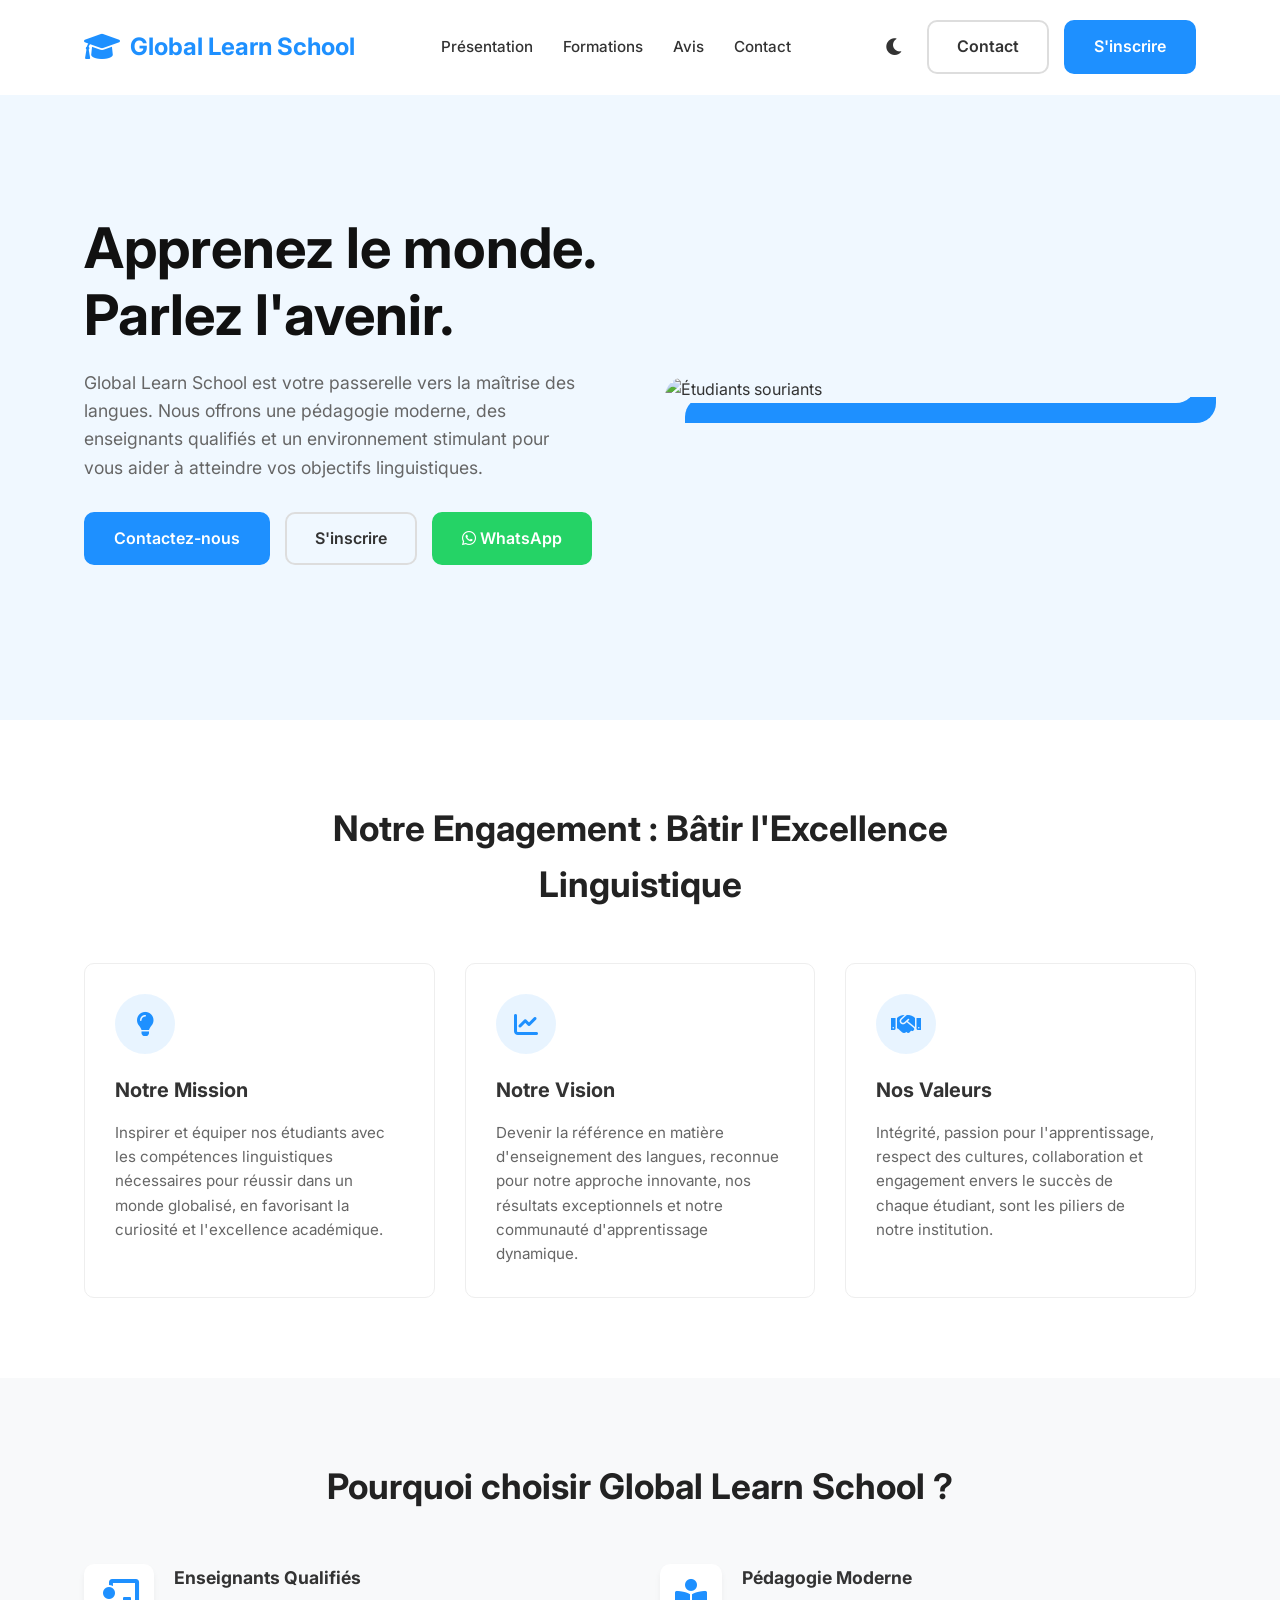
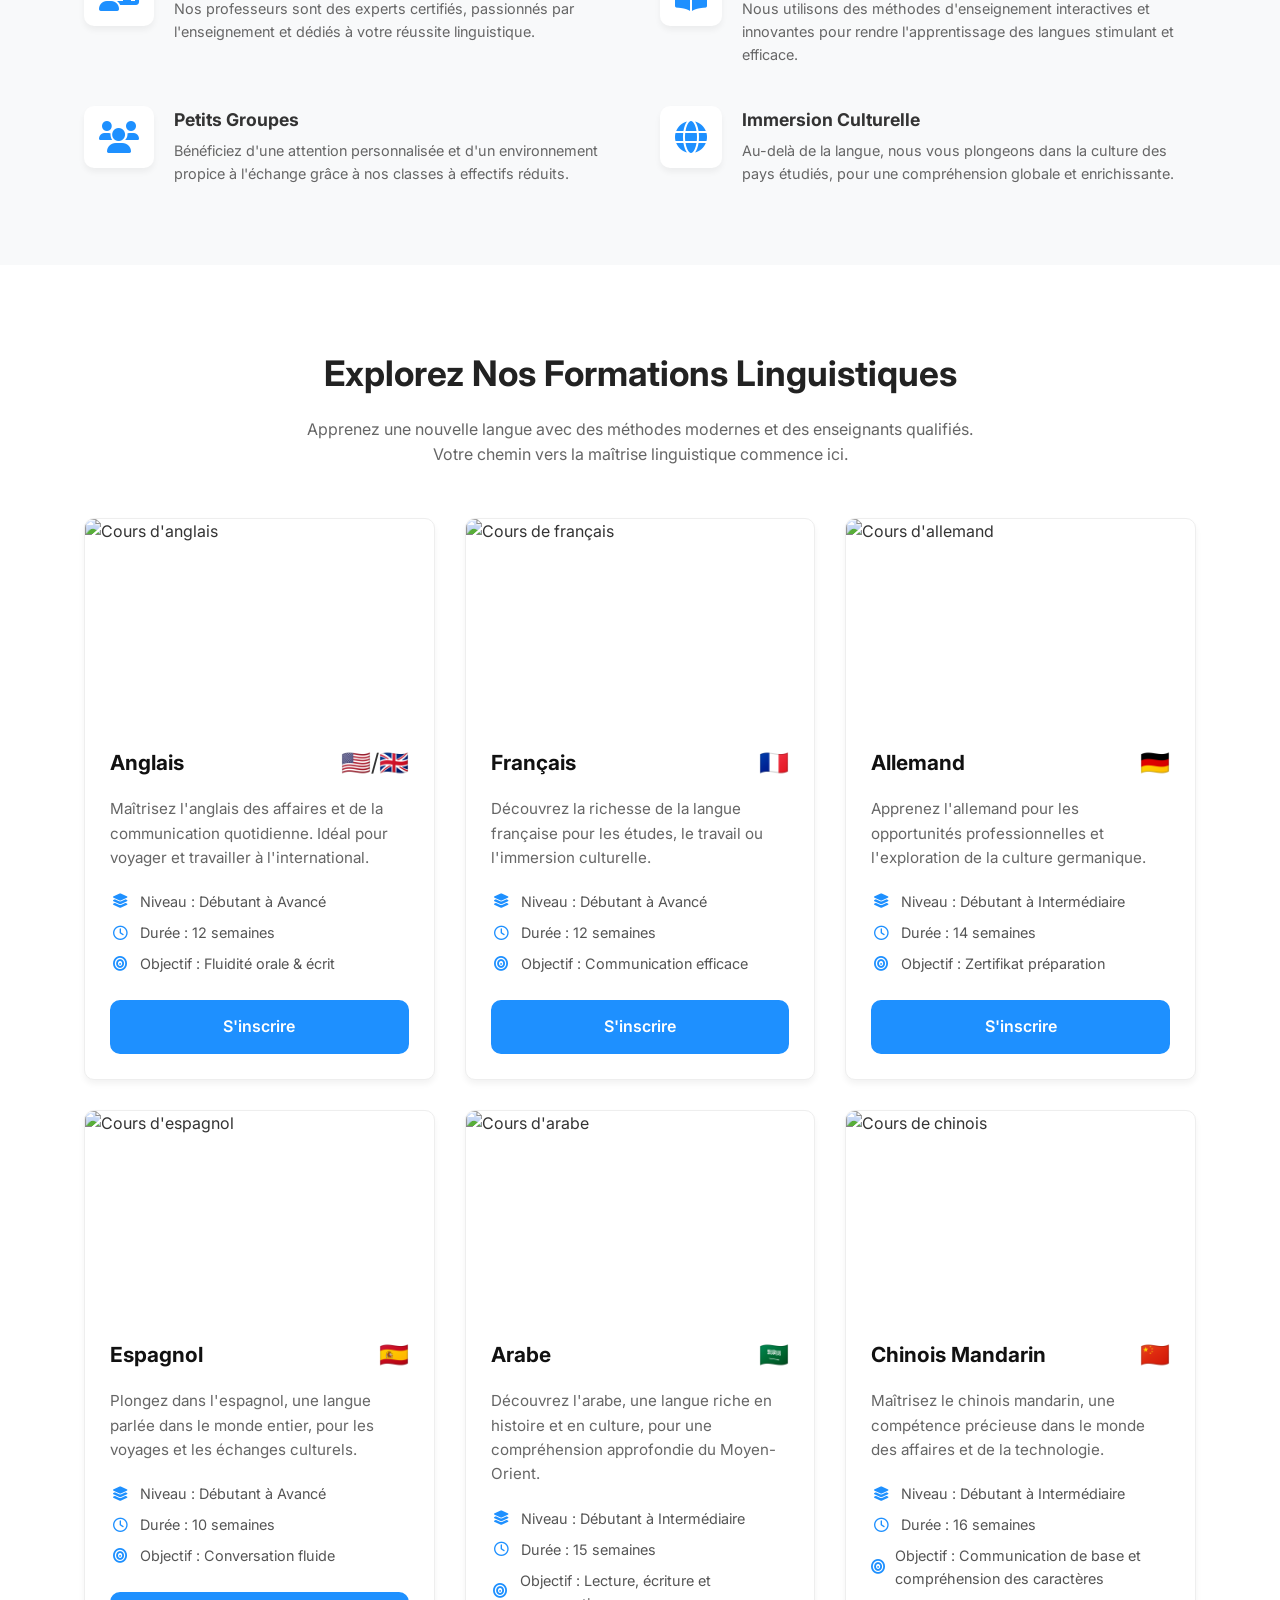
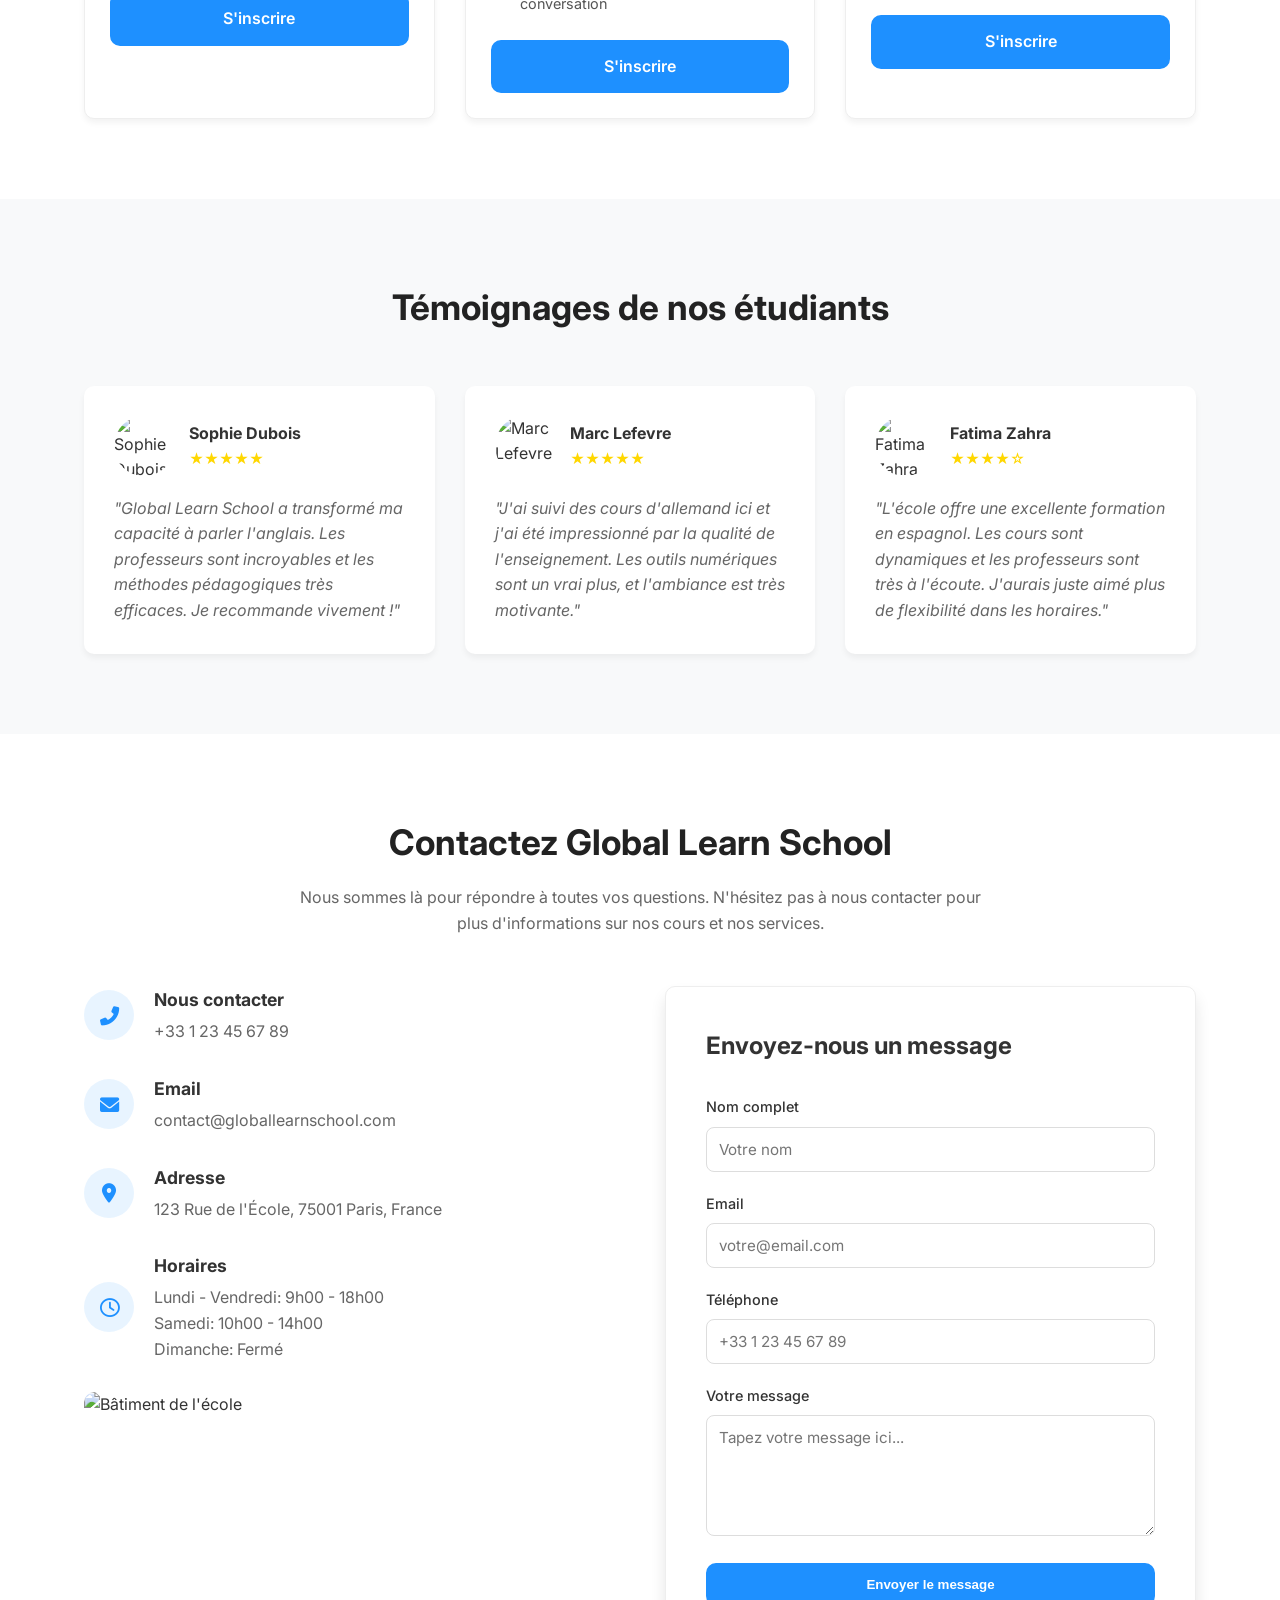
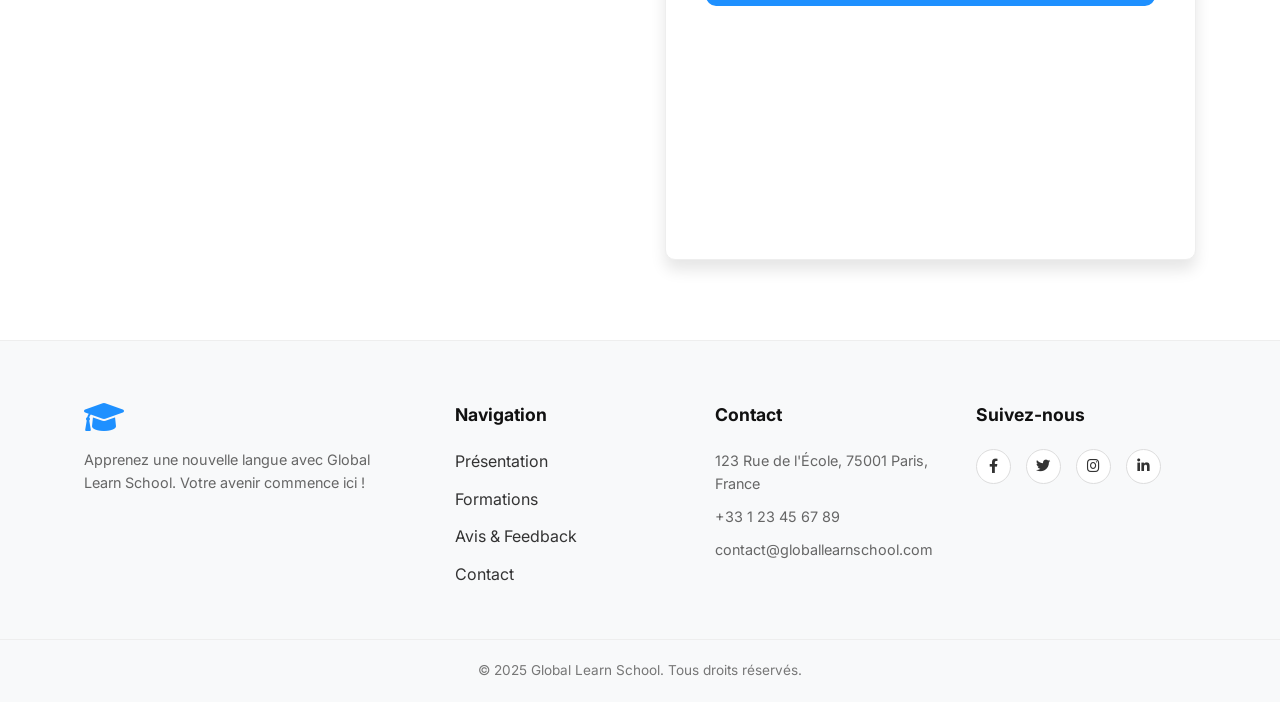
==== index.html @ b035348c "feat: implement initial website structure, styling, and interactivity" ====
<!DOCTYPE html>
<html lang="fr">
  <head>
    <meta charset="UTF-8" />
    <meta name="viewport" content="width=device-width, initial-scale=1.0" />
    <title>Global Learn School - Apprenez le monde</title>
    <link rel="preconnect" href="https://fonts.googleapis.com" />
    <link rel="preconnect" href="https://fonts.gstatic.com" crossorigin />
    <link
      href="https://fonts.googleapis.com/css2?family=Inter:wght@400;500;600;700&display=swap"
      rel="stylesheet"
    />
    <link rel="stylesheet" href="style.css" />
    <link
      rel="stylesheet"
      href="https://cdnjs.cloudflare.com/ajax/libs/font-awesome/6.0.0/css/all.min.css"
      integrity="sha512-9usAa10IRO0HhonpyAIVpjrylPvoDwiPUiKdWk5t3PyolY1cOd4DSE0Ga+ri4AuTroPR5aQvXU9xC6qOPnzFeg=="
      crossorigin="anonymous"
      referrerpolicy="no-referrer"
    />
  </head>
  <body>
    <!-- Navbar -->
    <nav class="navbar">
      <div class="container nav-container">
        <a href="#" class="logo">Global Learn School</a>
        <ul class="nav-links">
          <li><a href="#hero">Présentation</a></li>
          <li><a href="#languages">Formations</a></li>
          <li><a href="#testimonials">Avis</a></li>
          <li><a href="#contact">Contact</a></li>
        </ul>
        <div class="nav-buttons">
          <button
            id="theme-toggle"
            class="btn-theme"
            aria-label="Toggle Dark Mode"
          >
            <i class="fas fa-moon"></i>
          </button>
          <a href="#contact" class="btn btn-outline">Contact</a>
          <a href="#languages" class="btn btn-primary">S'inscrire</a>
        </div>
        <div class="hamburger">
          <i class="fas fa-bars"></i>
        </div>
      </div>
    </nav>

    <!-- Hero Section -->
    <section id="hero" class="hero section">
      <div class="container hero-container">
        <div class="hero-content fade-in">
          <h1>Apprenez le monde.<br />Parlez l'avenir.</h1>
          <p>
            Global Learn School est votre passerelle vers la maîtrise des
            langues. Nous offrons une pédagogie moderne, des enseignants
            qualifiés et un environnement stimulant pour vous aider à atteindre
            vos objectifs linguistiques.
          </p>
          <div class="hero-buttons">
            <a href="#contact" class="btn btn-primary">Contactez-nous</a>
            <a href="#languages" class="btn btn-outline">S'inscrire</a>
            <a href="#" class="btn btn-whatsapp"
              ><i class="fab fa-whatsapp"></i> WhatsApp</a
            >
          </div>
        </div>
        <div class="hero-image fade-in">
          <!-- Using a placeholder for now, will replace with an appropriate student image -->
          <img
            src="https://images.unsplash.com/photo-1523240795612-9a054b0db644?ixlib=rb-4.0.3&auto=format&fit=crop&w=1470&q=80"
            alt="Étudiants souriants"
          />
        </div>
      </div>
    </section>

    <!-- Engagement Section -->
    <section id="engagement" class="engagement section">
      <div class="container">
        <div class="section-title fade-in">
          <h2>Notre Engagement : Bâtir l'Excellence Linguistique</h2>
        </div>
        <div class="cards-grid">
          <div class="card fade-in">
            <div class="icon-box">
              <i class="fas fa-lightbulb"></i>
            </div>
            <h3>Notre Mission</h3>
            <p>
              Inspirer et équiper nos étudiants avec les compétences
              linguistiques nécessaires pour réussir dans un monde globalisé, en
              favorisant la curiosité et l'excellence académique.
            </p>
          </div>
          <div class="card fade-in">
            <div class="icon-box">
              <i class="fas fa-chart-line"></i>
            </div>
            <h3>Notre Vision</h3>
            <p>
              Devenir la référence en matière d'enseignement des langues,
              reconnue pour notre approche innovante, nos résultats
              exceptionnels et notre communauté d'apprentissage dynamique.
            </p>
          </div>
          <div class="card fade-in">
            <div class="icon-box">
              <i class="fas fa-handshake"></i>
            </div>
            <h3>Nos Valeurs</h3>
            <p>
              Intégrité, passion pour l'apprentissage, respect des cultures,
              collaboration et engagement envers le succès de chaque étudiant,
              sont les piliers de notre institution.
            </p>
          </div>
        </div>
      </div>
    </section>

    <!-- Why Choose Us -->
    <section class="why-choose-us section">
      <div class="container">
        <div class="section-title fade-in">
          <h2>Pourquoi choisir Global Learn School ?</h2>
        </div>
        <div class="features-grid">
          <div class="feature-item fade-in">
            <i class="fas fa-chalkboard-teacher"></i>
            <div>
              <h4>Enseignants Qualifiés</h4>
              <p>
                Nos professeurs sont des experts certifiés, passionnés par
                l'enseignement et dédiés à votre réussite linguistique.
              </p>
            </div>
          </div>
          <div class="feature-item fade-in">
            <i class="fas fa-book-reader"></i>
            <div>
              <h4>Pédagogie Moderne</h4>
              <p>
                Nous utilisons des méthodes d'enseignement interactives et
                innovantes pour rendre l'apprentissage des langues stimulant et
                efficace.
              </p>
            </div>
          </div>
          <div class="feature-item fade-in">
            <i class="fas fa-users"></i>
            <div>
              <h4>Petits Groupes</h4>
              <p>
                Bénéficiez d'une attention personnalisée et d'un environnement
                propice à l'échange grâce à nos classes à effectifs réduits.
              </p>
            </div>
          </div>
          <div class="feature-item fade-in">
            <i class="fas fa-globe"></i>
            <div>
              <h4>Immersion Culturelle</h4>
              <p>
                Au-delà de la langue, nous vous plongeons dans la culture des
                pays étudiés, pour une compréhension globale et enrichissante.
              </p>
            </div>
          </div>
        </div>
      </div>
    </section>

    <!-- Language Grid -->
    <section id="languages" class="languages section">
      <div class="container">
        <div class="section-title fade-in">
          <h2>Explorez Nos Formations Linguistiques</h2>
          <p>
            Apprenez une nouvelle langue avec des méthodes modernes et des
            enseignants qualifiés. Votre chemin vers la maîtrise linguistique
            commence ici.
          </p>
        </div>
        <div class="languages-grid">
          <!-- English -->
          <div class="language-card fade-in">
            <img
              src="https://images.unsplash.com/photo-1526304640152-d4619684e484?ixlib=rb-4.0.3&auto=format&fit=crop&w=1000&q=80"
              alt="Cours d'anglais"
            />
            <div class="card-content">
              <div class="lang-header">
                <h3>Anglais</h3>
                <span class="flag">🇺🇸/🇬🇧</span>
              </div>
              <p>
                Maîtrisez l'anglais des affaires et de la communication
                quotidienne. Idéal pour voyager et travailler à l'international.
              </p>
              <ul class="course-details">
                <li>
                  <i class="fas fa-layer-group"></i> Niveau : Débutant à Avancé
                </li>
                <li><i class="far fa-clock"></i> Durée : 12 semaines</li>
                <li>
                  <i class="fas fa-bullseye"></i> Objectif : Fluidité orale &
                  écrit
                </li>
              </ul>
              <a href="#" class="btn btn-primary btn-full">S'inscrire</a>
            </div>
          </div>
          <!-- French -->
          <div class="language-card fade-in">
            <img
              src="https://images.unsplash.com/photo-1502602898657-3e91760cbb34?ixlib=rb-4.0.3&auto=format&fit=crop&w=1000&q=80"
              alt="Cours de français"
            />
            <div class="card-content">
              <div class="lang-header">
                <h3>Français</h3>
                <span class="flag">🇫🇷</span>
              </div>
              <p>
                Découvrez la richesse de la langue française pour les études, le
                travail ou l'immersion culturelle.
              </p>
              <ul class="course-details">
                <li>
                  <i class="fas fa-layer-group"></i> Niveau : Débutant à Avancé
                </li>
                <li><i class="far fa-clock"></i> Durée : 12 semaines</li>
                <li>
                  <i class="fas fa-bullseye"></i> Objectif : Communication
                  efficace
                </li>
              </ul>
              <a href="#" class="btn btn-primary btn-full">S'inscrire</a>
            </div>
          </div>
          <!-- German -->
          <div class="language-card fade-in">
            <img
              src="https://images.unsplash.com/photo-1467269204594-9661b134dd2b?ixlib=rb-4.0.3&auto=format&fit=crop&w=1000&q=80"
              alt="Cours d'allemand"
            />
            <div class="card-content">
              <div class="lang-header">
                <h3>Allemand</h3>
                <span class="flag">🇩🇪</span>
              </div>
              <p>
                Apprenez l'allemand pour les opportunités professionnelles et
                l'exploration de la culture germanique.
              </p>
              <ul class="course-details">
                <li>
                  <i class="fas fa-layer-group"></i> Niveau : Débutant à
                  Intermédiaire
                </li>
                <li><i class="far fa-clock"></i> Durée : 14 semaines</li>
                <li>
                  <i class="fas fa-bullseye"></i> Objectif : Zertifikat
                  préparation
                </li>
              </ul>
              <a href="#" class="btn btn-primary btn-full">S'inscrire</a>
            </div>
          </div>
          <!-- Spanish -->
          <div class="language-card fade-in">
            <img
              src="https://images.unsplash.com/photo-1547756536-cde3673fa2e5?ixlib=rb-4.0.3&auto=format&fit=crop&w=1000&q=80"
              alt="Cours d'espagnol"
            />
            <div class="card-content">
              <div class="lang-header">
                <h3>Espagnol</h3>
                <span class="flag">🇪🇸</span>
              </div>
              <p>
                Plongez dans l'espagnol, une langue parlée dans le monde entier,
                pour les voyages et les échanges culturels.
              </p>
              <ul class="course-details">
                <li>
                  <i class="fas fa-layer-group"></i> Niveau : Débutant à Avancé
                </li>
                <li><i class="far fa-clock"></i> Durée : 10 semaines</li>
                <li>
                  <i class="fas fa-bullseye"></i> Objectif : Conversation fluide
                </li>
              </ul>
              <a href="#" class="btn btn-primary btn-full">S'inscrire</a>
            </div>
          </div>
          <!-- Arabic -->
          <div class="language-card fade-in">
            <img
              src="https://images.unsplash.com/photo-1548013146-72479768bada?ixlib=rb-4.0.3&auto=format&fit=crop&w=1000&q=80"
              alt="Cours d'arabe"
            />
            <div class="card-content">
              <div class="lang-header">
                <h3>Arabe</h3>
                <span class="flag">🇸🇦</span>
              </div>
              <p>
                Découvrez l'arabe, une langue riche en histoire et en culture,
                pour une compréhension approfondie du Moyen-Orient.
              </p>
              <ul class="course-details">
                <li>
                  <i class="fas fa-layer-group"></i> Niveau : Débutant à
                  Intermédiaire
                </li>
                <li><i class="far fa-clock"></i> Durée : 15 semaines</li>
                <li>
                  <i class="fas fa-bullseye"></i> Objectif : Lecture, écriture
                  et conversation
                </li>
              </ul>
              <a href="#" class="btn btn-primary btn-full">S'inscrire</a>
            </div>
          </div>
          <!-- Chinese -->
          <div class="language-card fade-in">
            <img
              src="https://images.unsplash.com/photo-1543096222-72de739f7917?ixlib=rb-4.0.3&auto=format&fit=crop&w=1000&q=80"
              alt="Cours de chinois"
            />
            <div class="card-content">
              <div class="lang-header">
                <h3>Chinois Mandarin</h3>
                <span class="flag">🇨🇳</span>
              </div>
              <p>
                Maîtrisez le chinois mandarin, une compétence précieuse dans le
                monde des affaires et de la technologie.
              </p>
              <ul class="course-details">
                <li>
                  <i class="fas fa-layer-group"></i> Niveau : Débutant à
                  Intermédiaire
                </li>
                <li><i class="far fa-clock"></i> Durée : 16 semaines</li>
                <li>
                  <i class="fas fa-bullseye"></i> Objectif : Communication de
                  base et compréhension des caractères
                </li>
              </ul>
              <a href="#" class="btn btn-primary btn-full">S'inscrire</a>
            </div>
          </div>
        </div>
      </div>
    </section>

    <!-- Testimonials -->
    <section id="testimonials" class="testimonials section">
      <div class="container">
        <div class="section-title fade-in">
          <h2>Témoignages de nos étudiants</h2>
        </div>
        <div class="testimonials-grid">
          <div class="testimonial-card fade-in">
            <div class="testimonial-header">
              <img
                src="https://randomuser.me/api/portraits/women/44.jpg"
                alt="Sophie Dubois"
              />
              <div>
                <h4>Sophie Dubois</h4>
                <div class="stars">★★★★★</div>
              </div>
            </div>
            <p>
              "Global Learn School a transformé ma capacité à parler l'anglais.
              Les professeurs sont incroyables et les méthodes pédagogiques très
              efficaces. Je recommande vivement !"
            </p>
          </div>
          <div class="testimonial-card fade-in">
            <div class="testimonial-header">
              <img
                src="https://randomuser.me/api/portraits/men/32.jpg"
                alt="Marc Lefevre"
              />
              <div>
                <h4>Marc Lefevre</h4>
                <div class="stars">★★★★★</div>
              </div>
            </div>
            <p>
              "J'ai suivi des cours d'allemand ici et j'ai été impressionné par
              la qualité de l'enseignement. Les outils numériques sont un vrai
              plus, et l'ambiance est très motivante."
            </p>
          </div>
          <div class="testimonial-card fade-in">
            <div class="testimonial-header">
              <img
                src="https://randomuser.me/api/portraits/women/65.jpg"
                alt="Fatima Zahra"
              />
              <div>
                <h4>Fatima Zahra</h4>
                <div class="stars">★★★★☆</div>
              </div>
            </div>
            <p>
              "L'école offre une excellente formation en espagnol. Les cours
              sont dynamiques et les professeurs sont très à l'écoute. J'aurais
              juste aimé plus de flexibilité dans les horaires."
            </p>
          </div>
        </div>
      </div>
    </section>

    <!-- Contact & Map -->
    <section id="contact" class="contact section">
      <div class="container">
        <div class="section-title fade-in">
          <h2>Contactez Global Learn School</h2>
          <p>
            Nous sommes là pour répondre à toutes vos questions. N'hésitez pas à
            nous contacter pour plus d'informations sur nos cours et nos
            services.
          </p>
        </div>
        <div class="contact-content">
          <div class="contact-info fade-in">
            <div class="info-item">
              <i class="fas fa-phone-alt"></i>
              <div>
                <h4>Nous contacter</h4>
                <p>+33 1 23 45 67 89</p>
              </div>
            </div>
            <div class="info-item">
              <i class="fas fa-envelope"></i>
              <div>
                <h4>Email</h4>
                <p>contact@globallearnschool.com</p>
              </div>
            </div>
            <div class="info-item">
              <i class="fas fa-map-marker-alt"></i>
              <div>
                <h4>Adresse</h4>
                <p>123 Rue de l'École, 75001 Paris, France</p>
              </div>
            </div>
            <div class="info-item">
              <i class="far fa-clock"></i>
              <div>
                <h4>Horaires</h4>
                <p>Lundi - Vendredi: 9h00 - 18h00</p>
                <p>Samedi: 10h00 - 14h00</p>
                <p>Dimanche: Fermé</p>
              </div>
            </div>

            <!-- Map Placeholder -->
            <div class="map-container">
              <img
                src="https://images.unsplash.com/photo-1577086664693-8945534a7a5d?ixlib=rb-4.0.3&auto=format&fit=crop&w=1000&q=80"
                alt="Bâtiment de l'école"
                class="building-img"
              />
              <iframe
                src="https://www.google.com/maps/embed?pb=!1m18!1m12!1m3!1d2624.9916256937595!2d2.2922926156743895!3d48.85837007928746!2m3!1f0!2f0!3f0!3m2!1i1024!2i768!4f13.1!3m3!1m2!1s0x47e66e2964e34e2d%3A0x8ddca9ee380ef7e0!2sTour%20Eiffel!5e0!3m2!1sfr!2sfr!4v1647526364275!5m2!1sfr!2sfr"
                width="100%"
                height="250"
                style="border: 0"
                allowfullscreen=""
                loading="lazy"
              ></iframe>
            </div>
          </div>

          <div class="contact-form-container fade-in">
            <h3>Envoyez-nous un message</h3>
            <form id="contactForm">
              <div class="form-group">
                <label for="name">Nom complet</label>
                <input
                  type="text"
                  id="name"
                  name="name"
                  required
                  placeholder="Votre nom"
                />
              </div>
              <div class="form-group">
                <label for="email">Email</label>
                <input
                  type="email"
                  id="email"
                  name="email"
                  required
                  placeholder="votre@email.com"
                />
              </div>
              <div class="form-group">
                <label for="phone">Téléphone</label>
                <input
                  type="tel"
                  id="phone"
                  name="phone"
                  placeholder="+33 1 23 45 67 89"
                />
              </div>
              <div class="form-group">
                <label for="message">Votre message</label>
                <textarea
                  id="message"
                  name="message"
                  rows="5"
                  required
                  placeholder="Tapez votre message ici..."
                ></textarea>
              </div>
              <button type="submit" class="btn btn-primary btn-full">
                Envoyer le message
              </button>
            </form>
          </div>
        </div>
      </div>
    </section>

    <!-- Footer -->
    <footer class="footer">
      <div class="container footer-container">
        <div class="footer-logo">
          <i class="fas fa-graduation-cap"></i>
          <p>
            Apprenez une nouvelle langue avec Global Learn School. Votre avenir
            commence ici !
          </p>
        </div>
        <div class="footer-links">
          <h4>Navigation</h4>
          <ul>
            <li><a href="#hero">Présentation</a></li>
            <li><a href="#languages">Formations</a></li>
            <li><a href="#testimonials">Avis & Feedback</a></li>
            <li><a href="#contact">Contact</a></li>
          </ul>
        </div>
        <div class="footer-contact">
          <h4>Contact</h4>
          <p>123 Rue de l'École, 75001 Paris, France</p>
          <p>+33 1 23 45 67 89</p>
          <p>contact@globallearnschool.com</p>
        </div>
        <div class="footer-social">
          <h4>Suivez-nous</h4>
          <div class="social-icons">
            <a href="#"><i class="fab fa-facebook-f"></i></a>
            <a href="#"><i class="fab fa-twitter"></i></a>
            <a href="#"><i class="fab fa-instagram"></i></a>
            <a href="#"><i class="fab fa-linkedin-in"></i></a>
          </div>
        </div>
      </div>
      <div class="footer-bottom">
        <p>&copy; 2025 Global Learn School. Tous droits réservés.</p>
      </div>
    </footer>

    <script src="script.js"></script>
  </body>
</html>
---- style.css ----
/* Global Vars */
:root {
  --primary-color: #1e90ff;
  --primary-dark: #0069d9;
  --secondary-color: #f8f9fa;
  --text-color: #333333;
  --text-light: #666666;
  --white: #ffffff;
  --bg-body: #ffffff;
  --bg-card: #ffffff;
  --bg-light: #f8f9fa;
  --shadow-light: 0 4px 6px rgba(0, 0, 0, 0.05);
  --shadow-hover: 0 10px 15px rgba(0, 0, 0, 0.1);
  --radius: 10px;
  --transition: all 0.3s ease;
}

body.dark-mode {
  --text-color: #f0f0f0;
  --text-light: #cccccc;
  --bg-body: #121212;
  --bg-card: #1e1e1e;
  --bg-light: #181818; /* For sections like Testimonials/Why Choose Us */
  --white: #1e1e1e; /* Redefining white for dark mode contexts where it was used as background */
  --secondary-color: #181818;
  --shadow-light: 0 4px 6px rgba(0, 0, 0, 0.3);
  --shadow-hover: 0 10px 15px rgba(0, 0, 0, 0.5);
}

/* Reset & Base */
* {
  margin: 0;
  padding: 0;
  box-sizing: border-box;
}

html {
  scroll-behavior: smooth;
}

body {
  font-family: "Inter", sans-serif;
  color: var(--text-color);
  line-height: 1.6;
  background-color: var(--bg-body);
  overflow-x: hidden;
  transition: background-color 0.3s ease, color 0.3s ease;
}

/* Theme Toggle Button */
.btn-theme {
  background: transparent;
  border: none;
  color: var(--text-color);
  font-size: 1.2rem;
  cursor: pointer;
  padding: 8px;
  border-radius: 50%;
  transition: var(--transition);
  display: flex;
  align-items: center;
  justify-content: center;
}

.btn-theme:hover {
  background-color: rgba(0, 0, 0, 0.05);
}

body.dark-mode .btn-theme:hover {
  background-color: rgba(255, 255, 255, 0.1);
}

body.dark-mode .hero {
  background-color: #1a2634; /* Darker blueish tint for hero */
}

body.dark-mode .navbar {
  background-color: var(--bg-card);
  border-bottom-color: #333;
}

body.dark-mode .feature-item i {
  background-color: #2a2a2a;
}

body.dark-mode .contact-form-container {
  border-color: #333;
}

body.dark-mode .form-group input,
body.dark-mode .form-group textarea {
  background-color: #2a2a2a;
  border-color: #444;
  color: var(--text-color);
}

body.dark-mode .form-group input:focus,
body.dark-mode .form-group textarea:focus {
  border-color: var(--primary-color);
}

body.dark-mode .footer {
  background-color: #111;
  border-top-color: #333;
}

body.dark-mode .footer h4 {
  color: #fff;
}
body.dark-mode .social-icons a {
  background-color: #2a2a2a;
  border-color: #444;
  color: #fff;
}

/* Specific text color overrides for dark mode that might need higher specificity or are direct color usages */
body.dark-mode .section-title h2,
body.dark-mode .hero-content h1,
body.dark-mode .lang-header h3 {
  color: #fff;
}

a {
  text-decoration: none;
  color: inherit;
  transition: var(--transition);
}

ul {
  list-style: none;
}

img {
  max-width: 100%;
  display: block;
}

/* Utilities */
.container {
  width: 90%;
  max-width: 1200px;
  margin: 0 auto;
  padding: 0 20px;
}

.section {
  padding: 80px 0;
}

.btn {
  display: inline-block;
  padding: 12px 28px;
  border-radius: var(--radius);
  font-weight: 600;
  cursor: pointer;
  text-align: center;
  border: 2px solid transparent;
}

.btn-primary {
  background-color: var(--primary-color);
  color: var(--white);
  border-color: var(--primary-color);
}

.btn-primary:hover {
  background-color: var(--primary-dark);
  border-color: var(--primary-dark);
}

.btn-outline {
  background-color: transparent;
  color: var(--text-color);
  border-color: #ddd;
}

.btn-outline:hover {
  border-color: var(--primary-color);
  color: var(--primary-color);
}

.btn-whatsapp {
  background-color: #25d366;
  color: var(--white);
  border-color: #25d366;
}
.btn-whatsapp:hover {
  background-color: #1ebc57;
}

.btn-full {
  display: block;
  width: 100%;
}

.section-title {
  text-align: center;
  margin-bottom: 50px;
  max-width: 700px;
  margin-left: auto;
  margin-right: auto;
}

.section-title h2 {
  font-size: 2.2rem;
  color: #222;
  margin-bottom: 15px;
}

.section-title p {
  color: var(--text-light);
}

/* Navbar */
.navbar {
  background-color: var(--white);
  padding: 20px 0;
  position: fixed;
  top: 0;
  width: 100%;
  z-index: 1000;
  transition: var(--transition);
  border-bottom: 1px solid transparent;
}

.navbar.sticky {
  box-shadow: var(--shadow-light);
  padding: 15px 0;
  border-bottom: 1px solid #eee;
}

.nav-container {
  display: flex;
  justify-content: space-between;
  align-items: center;
}

.logo {
  font-size: 1.5rem;
  font-weight: 700;
  color: var(--primary-color);
  display: flex;
  align-items: center;
  gap: 10px;
}
.logo::before {
  content: "\f19d"; /* graduation cap icon */
  font-family: "Font Awesome 6 Free";
  font-weight: 900;
  font-size: 1.8rem;
}

.nav-links {
  display: flex;
  gap: 30px;
}

.nav-links a {
  font-weight: 500;
  color: var(--text-color);
  font-size: 0.95rem;
}

.nav-links a:hover {
  color: var(--primary-color);
}

.nav-buttons {
  display: flex;
  gap: 15px;
}

.hamburger {
  display: none;
  font-size: 1.5rem;
  cursor: pointer;
}

/* Hero Section */
.hero {
  padding-top: 140px; /* Space for navbar */
  background-color: #f0f8ff; /* Light blue tint */
  min-height: 80vh;
  display: flex;
  align-items: center;
}

.hero-container {
  display: grid;
  grid-template-columns: 1fr 1fr;
  gap: 50px;
  align-items: center;
}

.hero-content h1 {
  font-size: 3.5rem;
  line-height: 1.2;
  color: #111;
  margin-bottom: 20px;
}

.hero-content p {
  font-size: 1.1rem;
  color: var(--text-light);
  margin-bottom: 30px;
  max-width: 500px;
}

.hero-buttons {
  display: flex;
  gap: 15px;
  flex-wrap: wrap;
}

.hero-image {
  position: relative;
}

.hero-image img {
  border-radius: 20px 0 20px 0;
  box-shadow: 20px 20px 0 var(--primary-color);
  transition: var(--transition);
}

.hero-image:hover img {
  transform: translate(-5px, -5px);
  box-shadow: 25px 25px 0 var(--primary-color);
}

/* Engagement Section */
.engagement {
  background-color: var(--bg-body);
}

.cards-grid {
  display: grid;
  grid-template-columns: repeat(auto-fit, minmax(300px, 1fr));
  gap: 30px;
}

.card {
  background: var(--bg-card);
  padding: 30px;
  border-radius: var(--radius);
  border: 1px solid #eee;
  transition: var(--transition);
}

.card:hover {
  transform: translateY(-10px);
  box-shadow: var(--shadow-hover);
  border-color: transparent;
}

body.dark-mode .card {
  border-color: #333;
}

.icon-box {
  width: 60px;
  height: 60px;
  background-color: rgba(30, 144, 255, 0.1);
  border-radius: 50%;
  display: flex;
  align-items: center;
  justify-content: center;
  margin-bottom: 20px;
}

.icon-box i {
  font-size: 1.5rem;
  color: var(--primary-color);
}

.card h3 {
  margin-bottom: 15px;
  font-size: 1.25rem;
  color: var(--text-color);
}

.card p {
  color: var(--text-light);
  font-size: 0.95rem;
}

/* Why Choose Us */
.why-choose-us {
  background-color: var(--bg-light);
}
.features-grid {
  display: grid;
  grid-template-columns: repeat(auto-fit, minmax(400px, 1fr));
  gap: 40px;
}
.feature-item {
  display: flex;
  gap: 20px;
  align-items: flex-start;
}
.feature-item i {
  font-size: 2rem;
  color: var(--primary-color);
  background: var(--bg-card);
  padding: 15px;
  border-radius: 10px;
  box-shadow: var(--shadow-light);
}
.feature-item h4 {
  font-size: 1.1rem;
  margin-bottom: 5px;
  color: var(--text-color);
}
.feature-item p {
  color: var(--text-light);
  font-size: 0.9rem;
}

/* Languages */
.languages {
  background-color: var(--bg-body);
}

.languages-grid {
  display: grid;
  grid-template-columns: repeat(auto-fit, minmax(300px, 1fr));
  gap: 30px;
}

.language-card {
  background: var(--bg-card);
  border-radius: var(--radius);
  overflow: hidden;
  box-shadow: var(--shadow-light);
  transition: var(--transition);
  border: 1px solid #eee;
}

body.dark-mode .language-card {
  border-color: #333;
}

.language-card:hover {
  transform: translateY(-5px);
  box-shadow: var(--shadow-hover);
}

.language-card img {
  width: 100%;
  height: 200px;
  object-fit: cover;
}

.card-content {
  padding: 25px;
}

.lang-header {
  display: flex;
  justify-content: space-between;
  align-items: center;
  margin-bottom: 15px;
}

.lang-header h3 {
  font-size: 1.3rem;
  color: #111;
}

.lang-header .flag {
  font-size: 1.5rem;
}

.card-content p {
  font-size: 0.95rem;
  color: var(--text-light);
  margin-bottom: 20px;
}

.course-details {
  margin-bottom: 25px;
}

.course-details li {
  font-size: 0.9rem;
  color: #555;
  margin-bottom: 8px;
  display: flex;
  align-items: center;
  gap: 10px;
}

.course-details li i {
  color: var(--primary-color);
  width: 20px;
  text-align: center;
}

/* Testimonials */
.testimonials {
  background-color: var(--bg-light);
}

.testimonials-grid {
  display: grid;
  grid-template-columns: repeat(auto-fit, minmax(300px, 1fr));
  gap: 30px;
}

.testimonial-card {
  background: var(--white);
  padding: 30px;
  border-radius: var(--radius);
  box-shadow: var(--shadow-light);
}

.testimonial-header {
  display: flex;
  align-items: center;
  gap: 15px;
  margin-bottom: 20px;
}

.testimonial-header img {
  width: 60px;
  height: 60px;
  border-radius: 50%;
  object-fit: cover;
}

.stars {
  color: #ffd700;
  font-size: 0.9rem;
}

.testimonial-card p {
  font-style: italic;
  color: var(--text-light);
}

/* Contact */
.contact {
  background-color: var(--white);
}

.contact-content {
  display: grid;
  grid-template-columns: 1fr 1fr;
  gap: 50px;
}

.info-item {
  display: flex;
  align-items: center;
  gap: 20px;
  margin-bottom: 30px;
}

.info-item i {
  width: 50px;
  height: 50px;
  background-color: rgba(30, 144, 255, 0.1);
  color: var(--primary-color);
  border-radius: 50%;
  display: flex;
  align-items: center;
  justify-content: center;
  font-size: 1.2rem;
}

.info-item h4 {
  font-size: 1.1rem;
  margin-bottom: 5px;
}

.info-item p {
  color: var(--text-light);
}

.map-container {
  margin-top: 30px;
  border-radius: var(--radius);
  overflow: hidden;
  position: relative;
}
.building-img {
  width: 100%;
  height: 200px;
  object-fit: cover;
  margin-bottom: 10px;
  border-radius: inherit;
}

.contact-form-container {
  background: var(--bg-card);
  padding: 40px;
  border-radius: var(--radius);
  box-shadow: var(--shadow-hover);
  border: 1px solid #eee;
}

.contact-form-container h3 {
  margin-bottom: 30px;
  font-size: 1.5rem;
}

.form-group {
  margin-bottom: 20px;
}

.form-group label {
  display: block;
  margin-bottom: 8px;
  font-weight: 500;
  font-size: 0.9rem;
}

.form-group input,
.form-group textarea {
  width: 100%;
  padding: 12px;
  border: 1px solid #ddd;
  border-radius: 8px;
  font-family: inherit;
  font-size: 0.95rem;
  transition: var(--transition);
}

.form-group input:focus,
.form-group textarea:focus {
  outline: none;
  border-color: var(--primary-color);
  box-shadow: 0 0 0 3px rgba(30, 144, 255, 0.1);
}

/* Footer */
.footer {
  background-color: var(--bg-light);
  padding: 60px 0 20px;
  color: var(--text-color);
  border-top: 1px solid #eee;
}

.footer-container {
  display: grid;
  grid-template-columns: 1.5fr 1fr 1fr 1fr;
  gap: 40px;
  margin-bottom: 40px;
}

.footer-logo i {
  font-size: 2rem;
  color: var(--primary-color);
  margin-bottom: 15px;
  display: block;
}

.footer-logo p {
  font-size: 0.9rem;
  color: var(--text-light);
  max-width: 300px;
}

.footer h4 {
  font-size: 1.1rem;
  margin-bottom: 20px;
  color: #111;
}

.footer-links ul li {
  margin-bottom: 12px;
}

.footer-contact p {
  font-size: 0.9rem;
  color: var(--text-light);
  margin-bottom: 10px;
}

.social-icons {
  display: flex;
  gap: 15px;
}

.social-icons a {
  width: 35px;
  height: 35px;
  background-color: #fff;
  border: 1px solid #ddd;
  border-radius: 50%;
  display: flex;
  align-items: center;
  justify-content: center;
  color: var(--text-color);
  transition: var(--transition);
  font-size: 0.9rem;
}

.social-icons a:hover {
  background-color: var(--primary-color);
  color: var(--white);
  border-color: var(--primary-color);
}

.footer-bottom {
  text-align: center;
  padding-top: 20px;
  border-top: 1px solid #eee;
  color: #777;
  font-size: 0.85rem;
}

/* Fade In Animation */
.fade-in {
  opacity: 0;
  transform: translateY(30px);
  transition: opacity 0.8s ease-out, transform 0.8s ease-out;
}

.fade-in.visible {
  opacity: 1;
  transform: translateY(0);
}

/* Responsive */
@media (max-width: 992px) {
  .hero-container,
  .contact-content {
    grid-template-columns: 1fr;
  }

  .hero-image {
    order: -1;
  }

  .footer-container {
    grid-template-columns: 1fr 1fr;
  }
}

@media (max-width: 768px) {
  .nav-links,
  .nav-buttons {
    display: none;
  }

  .nav-links.active {
    display: flex;
    flex-direction: column;
    position: absolute;
    top: 100%; /* Height of navbar */
    left: 0;
    width: 100%;
    background-color: var(--white);
    box-shadow: 0 10px 15px rgba(0, 0, 0, 0.1);
    padding: 20px;
    text-align: center;
    border-top: 1px solid #eee;
  }

  .nav-links.active li {
    margin: 15px 0;
  }

  .hamburger {
    display: block;
  }

  .hero-content h1 {
    font-size: 2.5rem;
  }

  .footer-container {
    grid-template-columns: 1fr;
  }
}
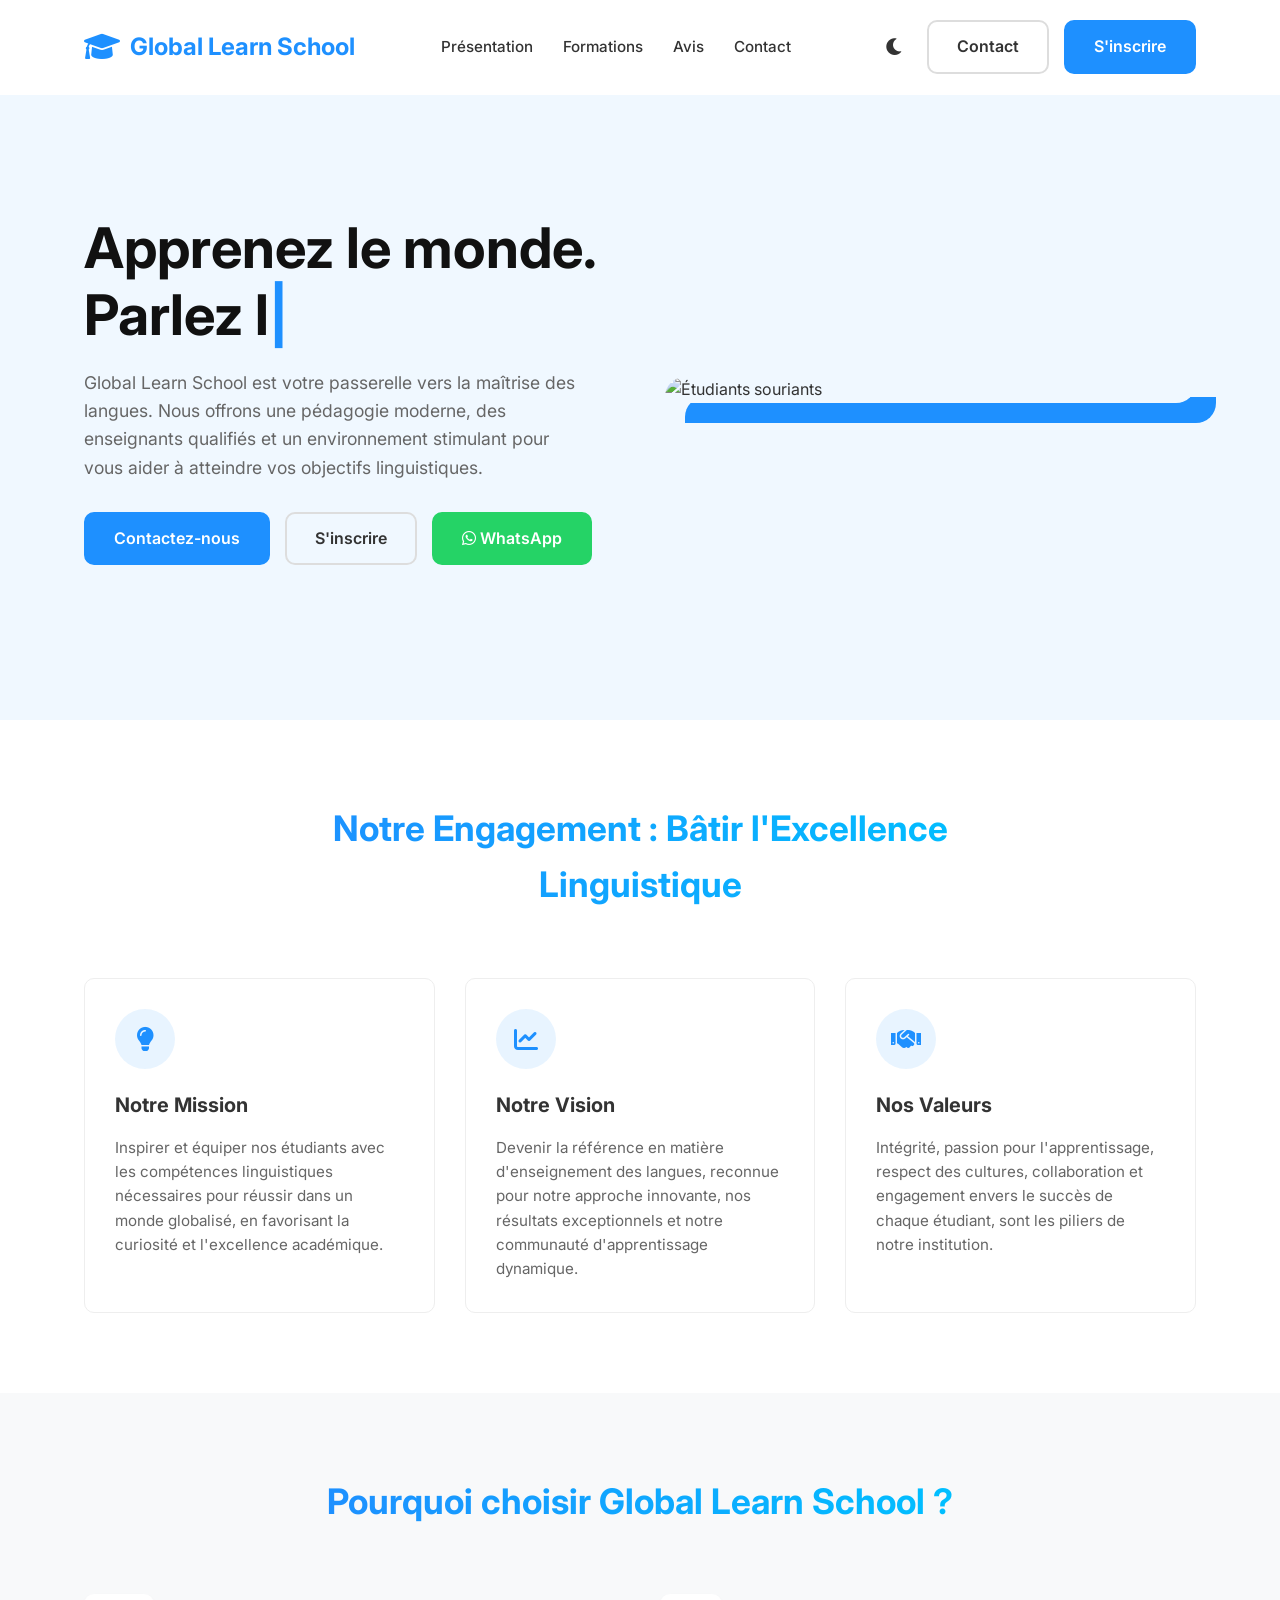
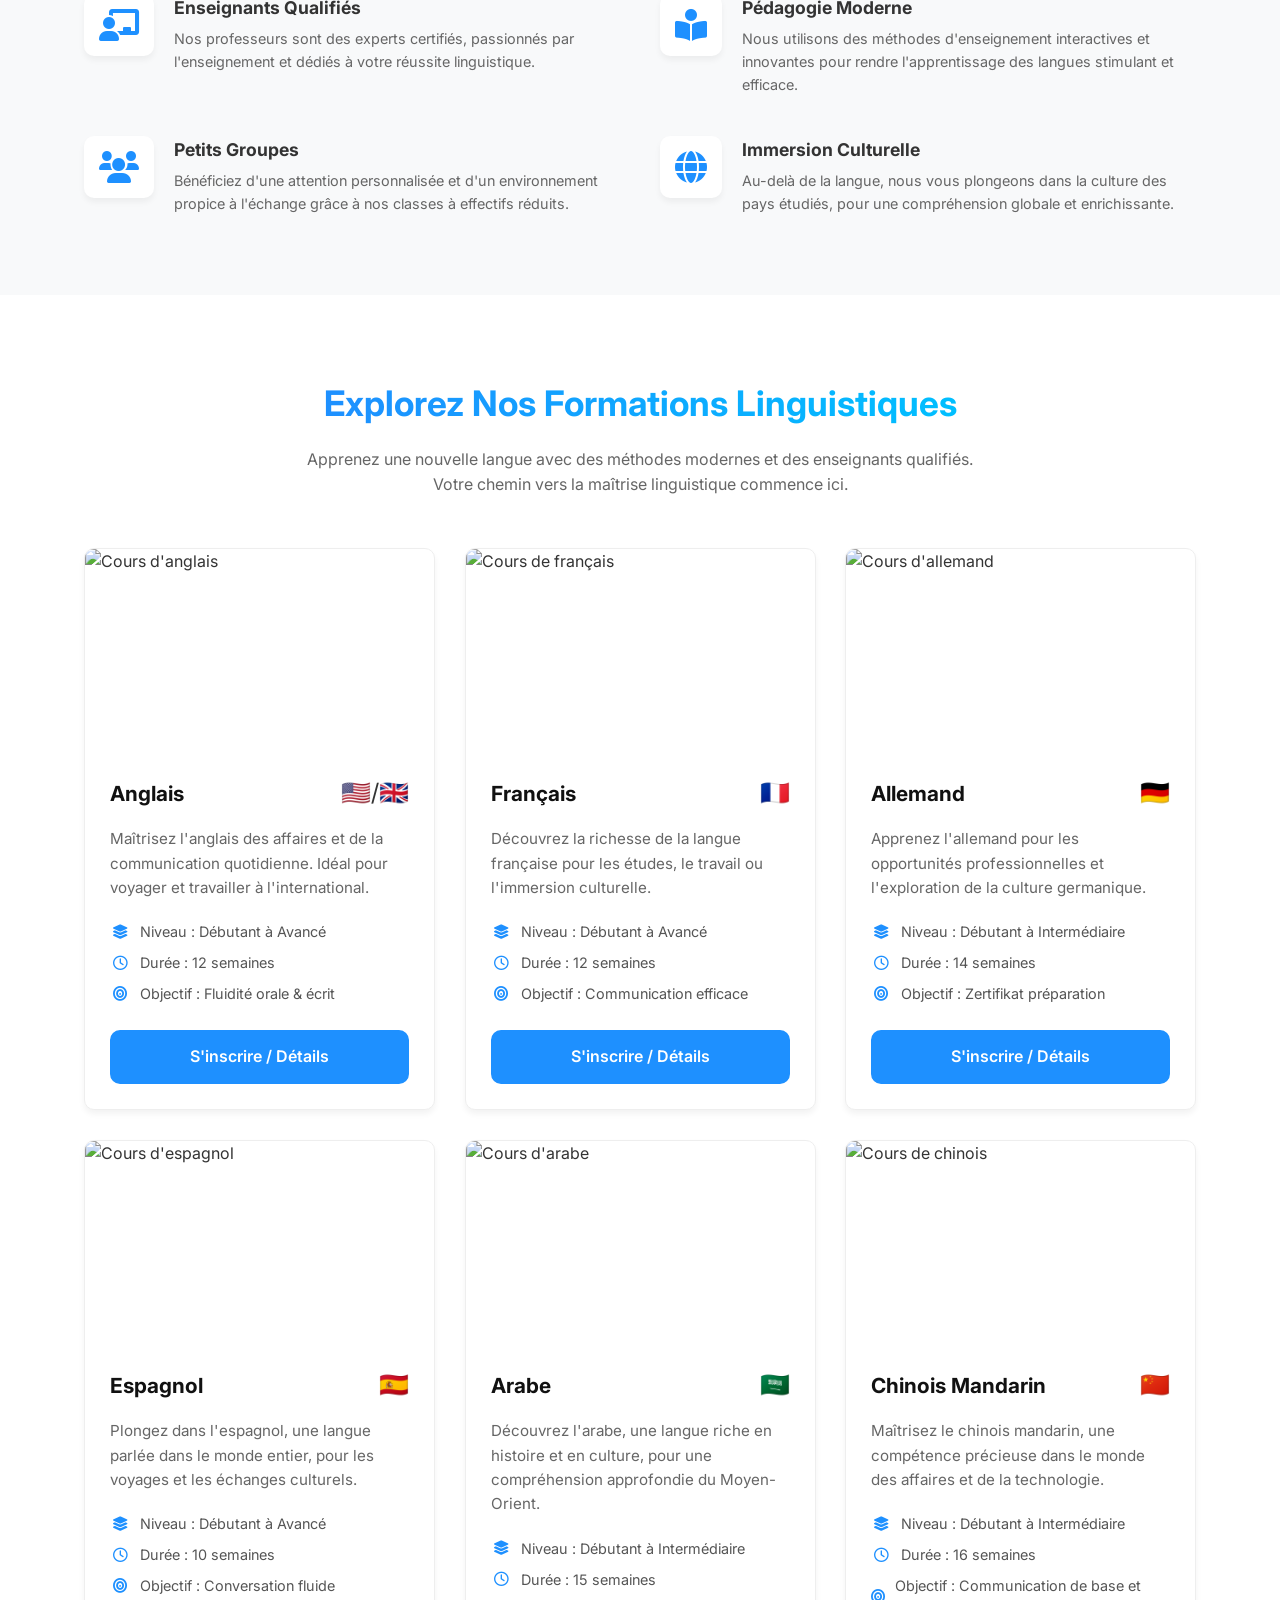
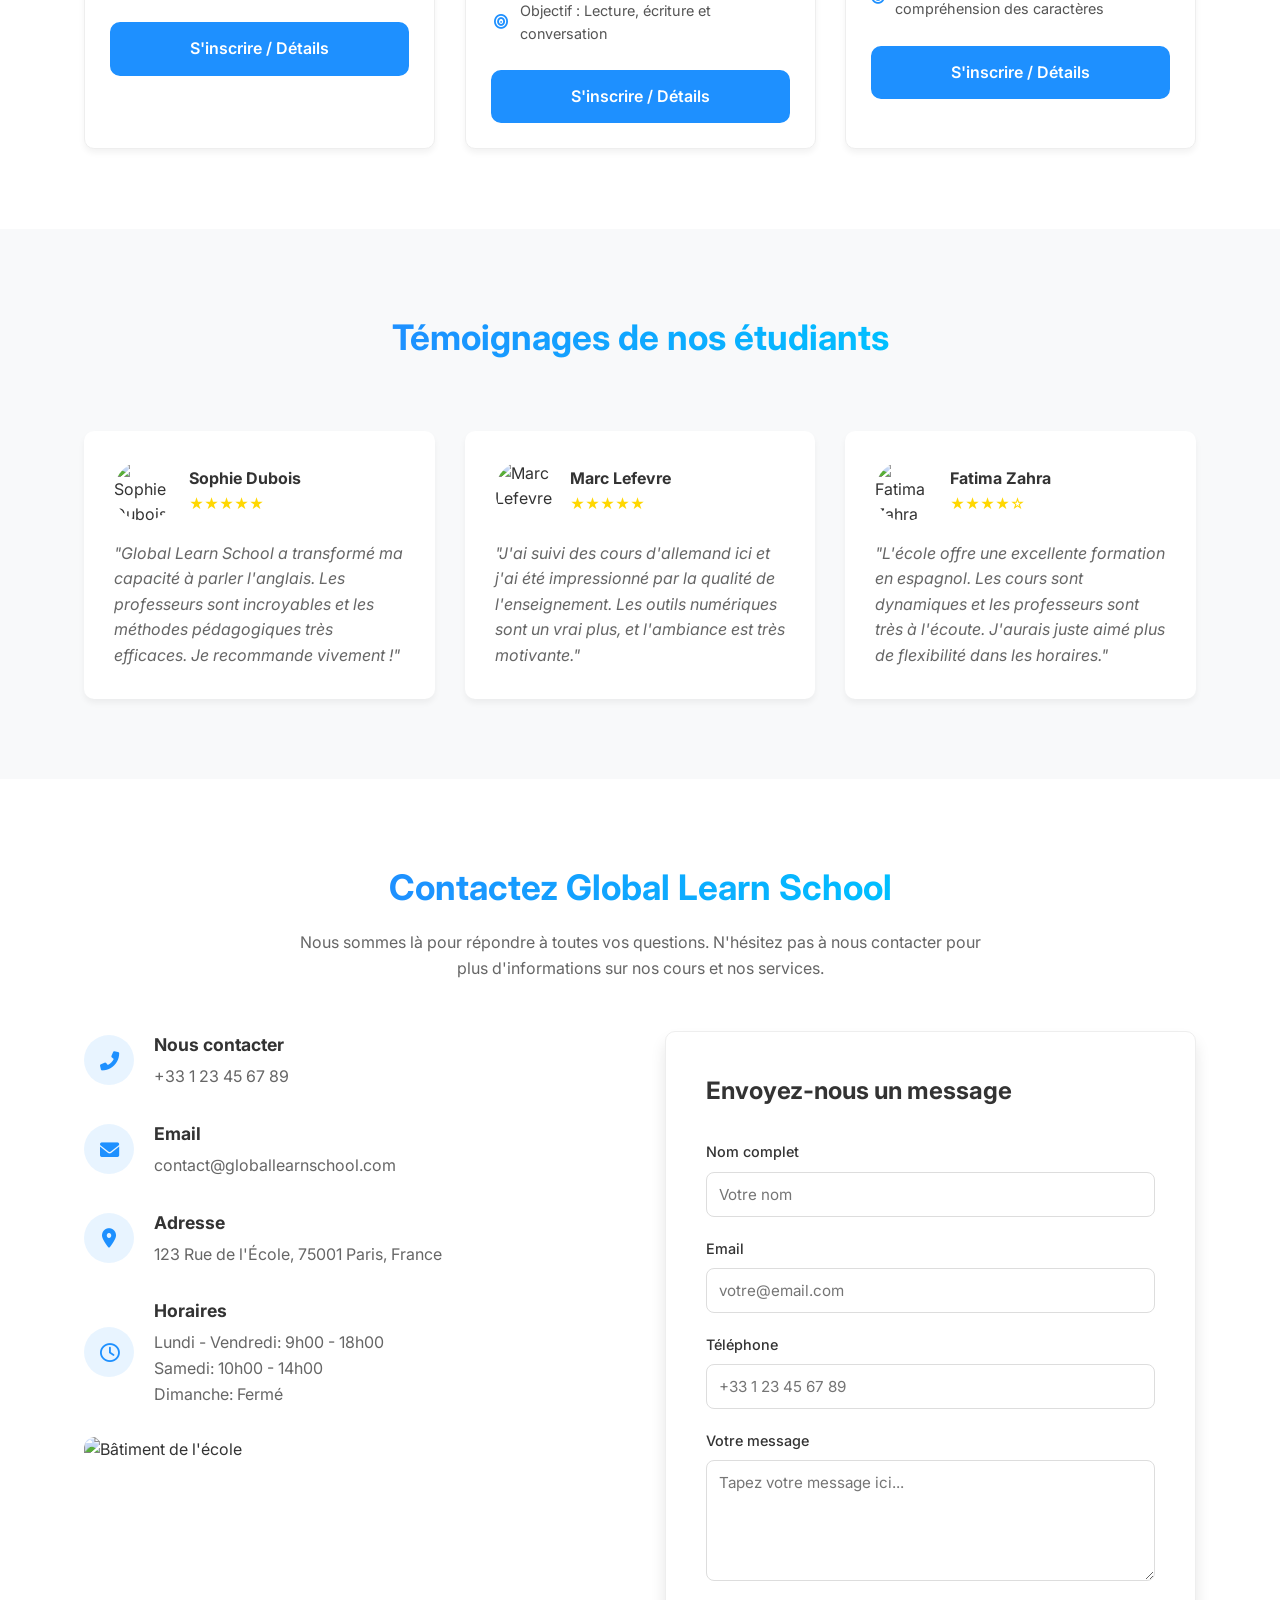
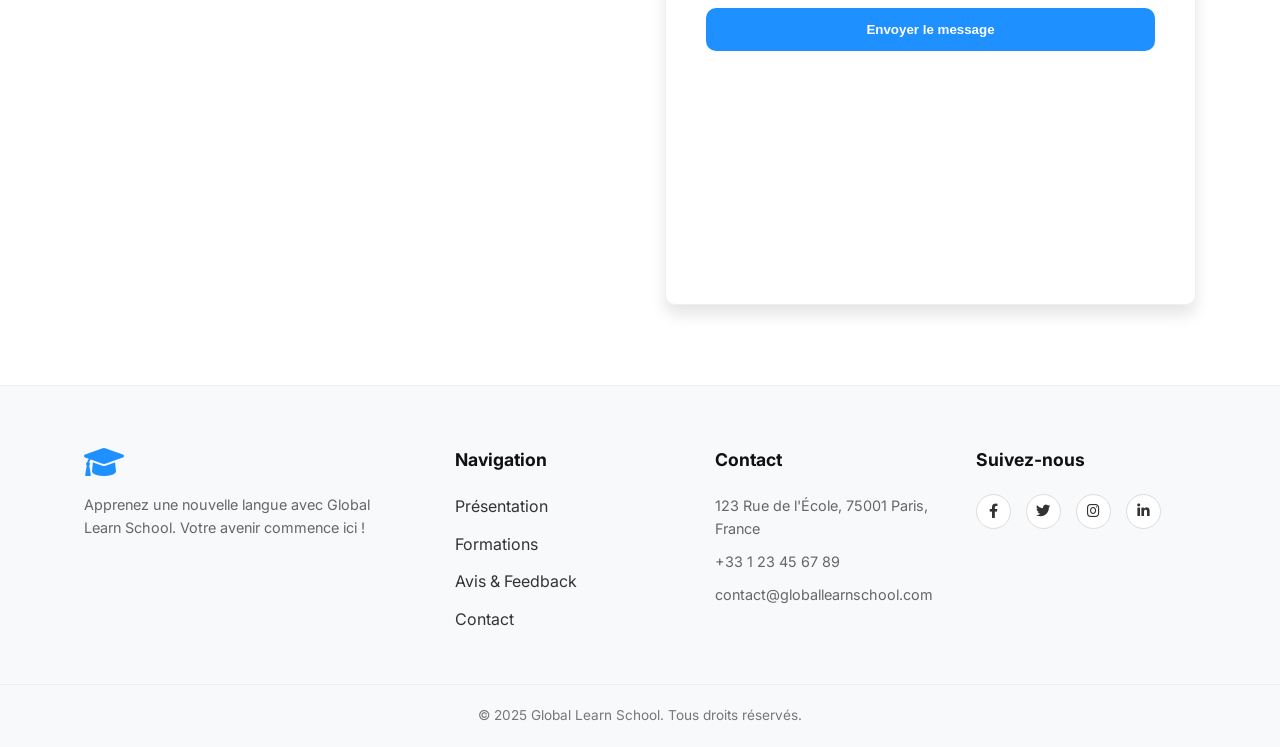
==== commit b38b3c45: "feat: Add dynamic course detail pages with dedicated course data and updated navigation links." ====
--- a/index.html
+++ b/index.html
@@ -209,7 +209,11 @@
                   écrit
                 </li>
               </ul>
-              <a href="#" class="btn btn-primary btn-full">S'inscrire</a>
+              <a
+                href="formation.html?id=english"
+                class="btn btn-primary btn-full"
+                >S'inscrire / Détails</a
+              >
             </div>
           </div>
           <!-- French -->
@@ -237,7 +241,11 @@
                   efficace
                 </li>
               </ul>
-              <a href="#" class="btn btn-primary btn-full">S'inscrire</a>
+              <a
+                href="formation.html?id=french"
+                class="btn btn-primary btn-full"
+                >S'inscrire / Détails</a
+              >
             </div>
           </div>
           <!-- German -->
@@ -266,7 +274,11 @@
                   préparation
                 </li>
               </ul>
-              <a href="#" class="btn btn-primary btn-full">S'inscrire</a>
+              <a
+                href="formation.html?id=german"
+                class="btn btn-primary btn-full"
+                >S'inscrire / Détails</a
+              >
             </div>
           </div>
           <!-- Spanish -->
@@ -293,7 +305,11 @@
                   <i class="fas fa-bullseye"></i> Objectif : Conversation fluide
                 </li>
               </ul>
-              <a href="#" class="btn btn-primary btn-full">S'inscrire</a>
+              <a
+                href="formation.html?id=spanish"
+                class="btn btn-primary btn-full"
+                >S'inscrire / Détails</a
+              >
             </div>
           </div>
           <!-- Arabic -->
@@ -322,7 +338,11 @@
                   et conversation
                 </li>
               </ul>
-              <a href="#" class="btn btn-primary btn-full">S'inscrire</a>
+              <a
+                href="formation.html?id=arabic"
+                class="btn btn-primary btn-full"
+                >S'inscrire / Détails</a
+              >
             </div>
           </div>
           <!-- Chinese -->
@@ -351,7 +371,11 @@
                   base et compréhension des caractères
                 </li>
               </ul>
-              <a href="#" class="btn btn-primary btn-full">S'inscrire</a>
+              <a
+                href="formation.html?id=chinese"
+                class="btn btn-primary btn-full"
+                >S'inscrire / Détails</a
+              >
             </div>
           </div>
         </div>
--- a/style.css
+++ b/style.css
@@ -737,6 +737,86 @@
   }
 }
 
+/* 3D Tilt Effect Styles */
+.language-card {
+  transform-style: preserve-3d;
+  transform: perspective(1000px);
+  will-change: transform;
+  /* Removal of the simple hover transform to let JS handle it, 
+     but keeping a fallback or base state if needed. 
+     We'll actually override the hover effect in JS or sophisticated CSS. */
+}
+
+.language-card .card-content,
+.language-card img {
+  /* Ensure content pops out a bit if we want depth */
+  transform: translateZ(20px);
+}
+
+/* Floating Animation for Hero */
+@keyframes float {
+  0% {
+    transform: translateY(0px);
+  }
+  50% {
+    transform: translateY(-20px);
+  }
+  100% {
+    transform: translateY(0px);
+  }
+}
+
+.hero-image img {
+  animation: float 6s ease-in-out infinite;
+}
+
+/* Staggered Fade In */
+/* We can add delay classes that JS assigns or we hardcode */
+.fade-in.delay-100 {
+  transition-delay: 100ms;
+}
+.fade-in.delay-200 {
+  transition-delay: 200ms;
+}
+.fade-in.delay-300 {
+  transition-delay: 300ms;
+}
+
+/* Gradient Text Animation */
+.gradient-text {
+  background: linear-gradient(to right, #1e90ff, #00bfff, #1e90ff);
+  background-size: 200% auto;
+  color: #000;
+  background-clip: text;
+  -webkit-background-clip: text;
+  -webkit-text-fill-color: transparent;
+  animation: shine 3s linear infinite;
+  display: inline-block;
+}
+
+@keyframes shine {
+  to {
+    background-position: 200% center;
+  }
+}
+
+/* Typing Cursor */
+.typing-cursor::after {
+  content: "|";
+  animation: blink 1s step-end infinite;
+  color: var(--primary-color);
+}
+
+@keyframes blink {
+  0%,
+  100% {
+    opacity: 1;
+  }
+  50% {
+    opacity: 0;
+  }
+}
+
 @media (max-width: 768px) {
   .nav-links,
   .nav-buttons {
@@ -773,3 +853,52 @@
     grid-template-columns: 1fr;
   }
 }
+
+/* Course Detailed Page */
+.course-hero {
+  padding-top: 140px;
+  background-color: #f0f4f8;
+}
+
+.course-intro-text {
+  margin-bottom: 25px;
+}
+
+.flag-large {
+  font-size: 3rem;
+  display: block;
+  margin-bottom: 10px;
+}
+
+.course-meta {
+  list-style: none;
+  margin-bottom: 30px;
+  border-left: 4px solid var(--primary-color);
+  padding-left: 20px;
+}
+
+.course-meta li {
+  margin-bottom: 12px;
+  font-size: 1.05rem;
+  color: #444;
+  display: flex;
+  align-items: center;
+  gap: 12px;
+}
+
+.course-meta li i {
+  color: var(--primary-color);
+  width: 25px;
+  text-align: center;
+}
+
+.program-grid {
+  margin-top: 40px;
+}
+
+.program-grid .card h3 {
+  color: var(--primary-color);
+  border-bottom: 2px solid #eee;
+  padding-bottom: 10px;
+  margin-bottom: 15px;
+}
